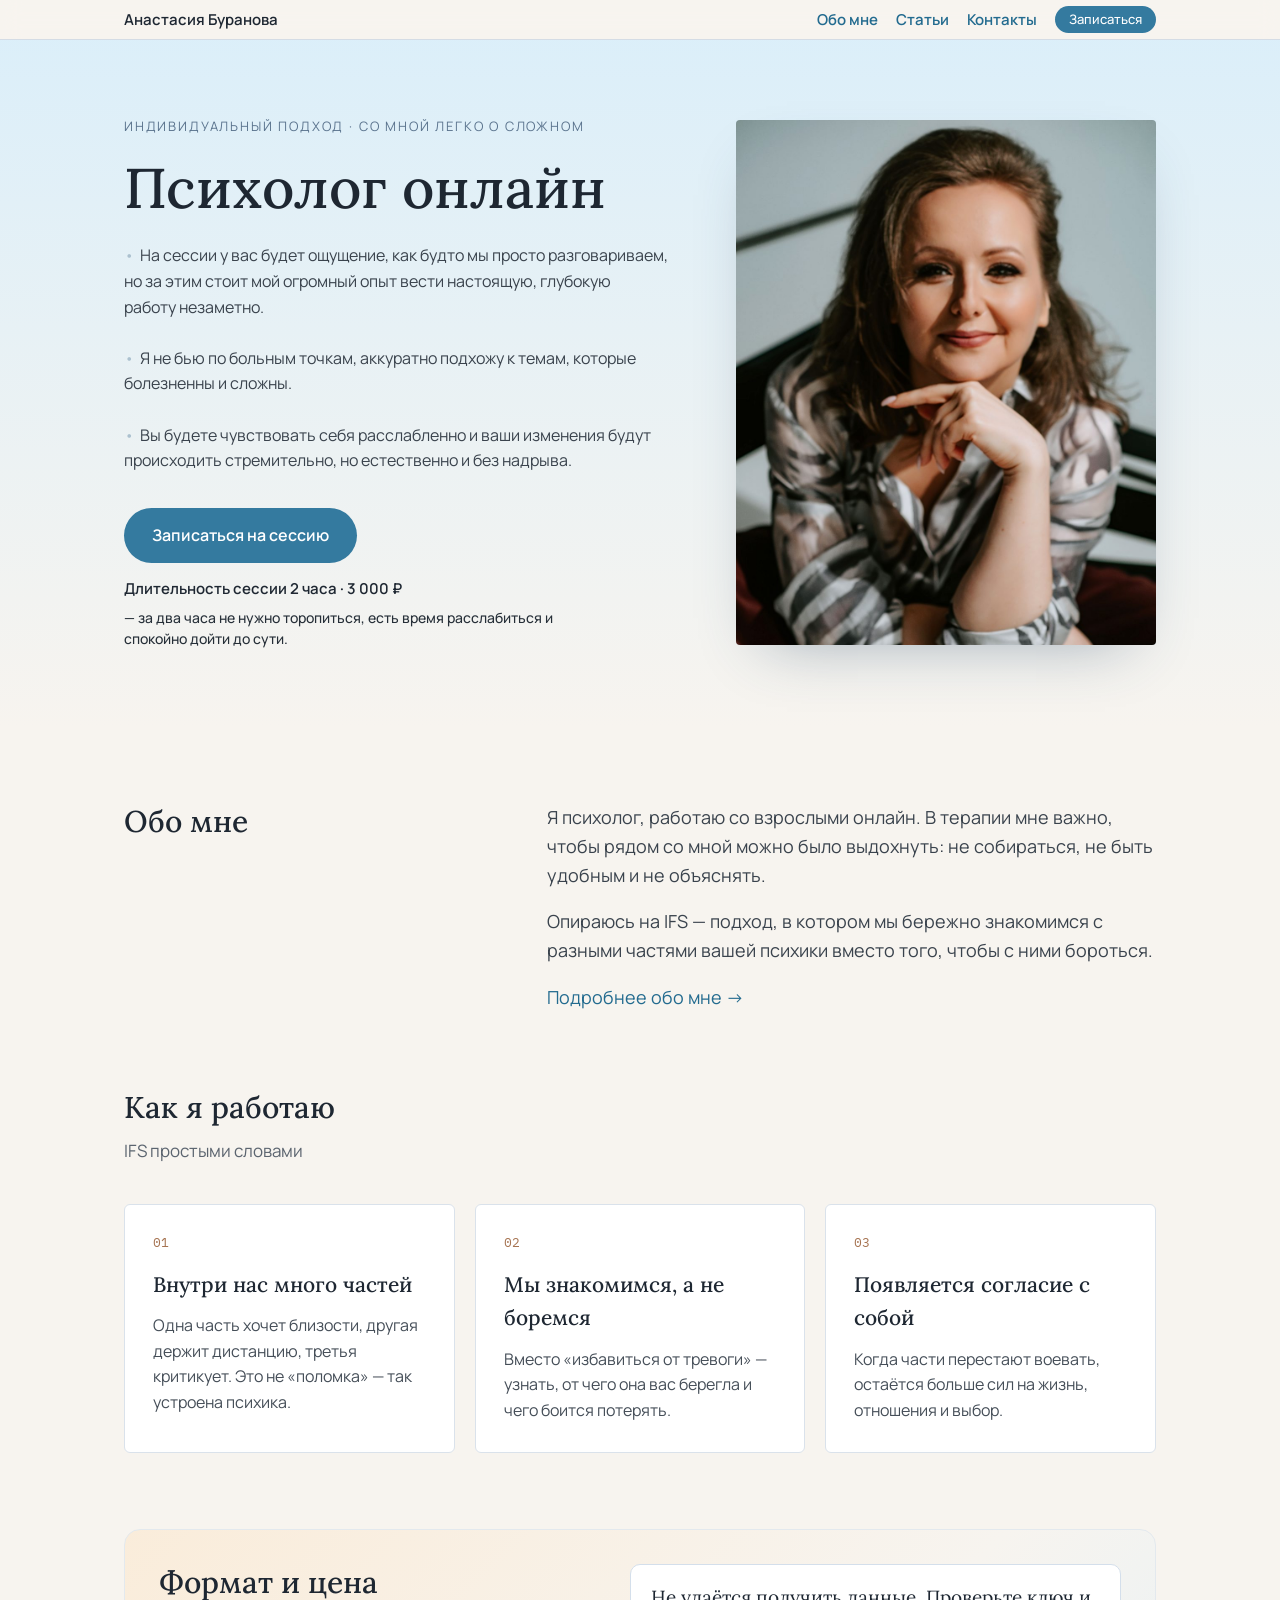
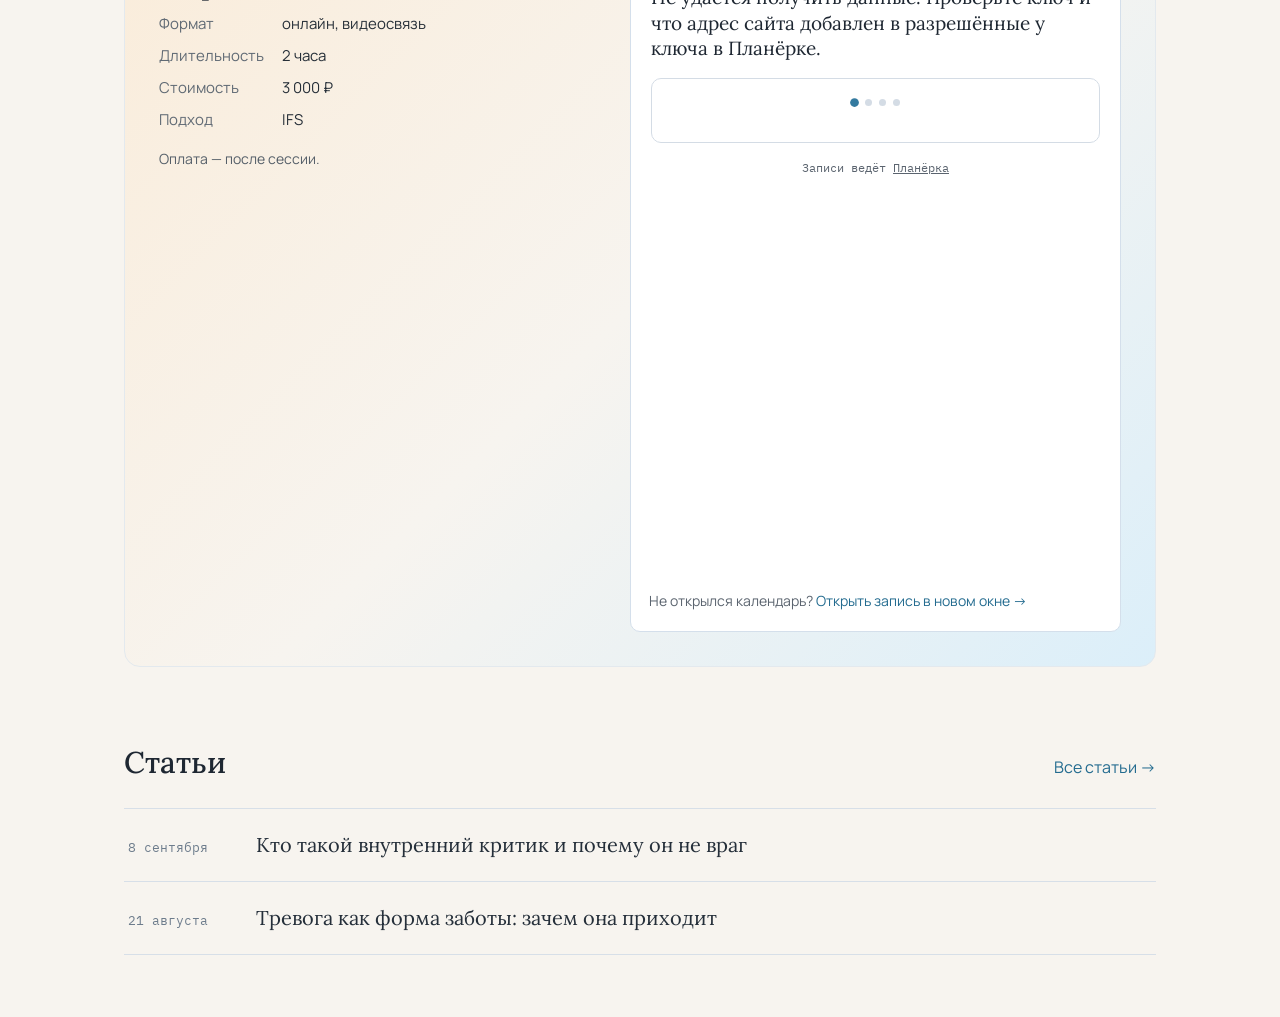
==== index.html @ 81402152 "Add files via upload" ====
<!DOCTYPE html>
<html lang="ru">
<head>
<meta charset="utf-8">
<meta name="viewport" content="width=device-width, initial-scale=1">
<title>Психолог Анастасия Буранова — онлайн, IFS</title>
<meta name="description" content="Психолог Анастасия Буранова — онлайн-терапия для взрослых в подходе IFS. Мягко и без осуждения: тревога, внутренний критик, травма. Сессия 2 часа, 3 000 ₽.">
<link rel="canonical" href="https://anbashkatova.github.io/psyholog/">
<meta name="robots" content="index, follow">
<meta property="og:type" content="website">
<meta property="og:locale" content="ru_RU">
<meta property="og:site_name" content="Анастасия Буранова — психолог">
<meta property="og:title" content="Психолог Анастасия Буранова — онлайн, IFS">
<meta property="og:description" content="Психолог Анастасия Буранова — онлайн-терапия для взрослых в подходе IFS. Мягко и без осуждения: тревога, внутренний критик, травма. Сессия 2 часа, 3 000 ₽.">
<meta property="og:url" content="https://anbashkatova.github.io/psyholog/">
<meta property="og:image" content="https://anbashkatova.github.io/psyholog/assets/portrait.jpg">
<meta name="twitter:card" content="summary_large_image">
<link rel="icon" href="favicon.svg" type="image/svg+xml">
<link rel="preconnect" href="https://fonts.googleapis.com">
<link rel="preconnect" href="https://fonts.gstatic.com" crossorigin>
<link rel="stylesheet" href="https://fonts.googleapis.com/css2?family=IBM+Plex+Mono:wght@400&family=Lora:ital,wght@0,400;0,500;0,600;1,400&family=Manrope:wght@400;500;600&display=swap">
<link rel="stylesheet" href="styles.css?v=8">
<script type="application/ld+json">{"@context":"https://schema.org","@type":"Person","name":"Анастасия Буранова","jobTitle":"Психолог","description":"Психолог онлайн для взрослых, подход IFS.","url":"https://anbashkatova.github.io/psyholog/","image":"https://anbashkatova.github.io/psyholog/assets/portrait.jpg","knowsLanguage":"ru","alumniOf":{"@type":"CollegeOrUniversity","name":"Московский институт психоанализа"},"sameAs":["https://t.me/PsyhologBuranova","https://max.ru/u/f9LHodD0cOL8QOpXr6cqd1ECvLcNhVSHtKZaXZWHkISdkemHGgjxb85lvxg"],"makesOffer":{"@type":"Offer","price":"3000","priceCurrency":"RUB","itemOffered":{"@type":"Service","name":"Онлайн-консультация психолога (IFS), 2 часа","serviceType":"Психологическая консультация"}}}</script>
</head>
<body>
<div class="page">
  <header class="site-header">
    <div class="bar">
      <a href="index.html" class="brand">Анастасия&nbsp;Буранова</a>
      <nav class="nav">
        <a href="about.html" class="nav-lnk">Обо мне</a>
        <a href="blog.html" class="nav-lnk">Статьи</a>
        <a href="contacts.html" class="nav-lnk">Контакты</a>
        <a href="index.html#booking" class="cta cta-sm">Записаться</a>
      </nav>
    </div>
  </header>
  <main>
    <section class="hero">
      <div class="hero-inner">
        <div class="hero-copy">
          <p class="eyebrow">индивидуальный подход · со мной легко о сложном</p>
          <h1 class="hero-h1">Психолог онлайн</h1>
          <div class="hero-lead">
            <p>На сессии у вас будет ощущение, как будто мы просто разговариваем, но за этим стоит мой огромный опыт вести настоящую, глубокую работу незаметно.</p>
            <p>Я не бью по больным точкам, аккуратно подхожу к темам, которые болезненны и сложны.</p>
            <p>Вы будете чувствовать себя расслабленно и ваши изменения будут происходить стремительно, но естественно и без надрыва.</p>
          </div>
          <div class="hero-cta">
            <a href="#booking" class="cta">Записаться на сессию</a>
            <span class="hero-price">
              <b>Длительность сессии 2 часа · 3 000 ₽</b>
              <span class="hero-price-sub">— за два часа не нужно торопиться, есть время расслабиться и спокойно дойти до сути.</span>
            </span>
          </div>
        </div>
        <div class="hero-photo">
          <img src="assets/portrait.jpg" alt="Анастасия Буранова, психолог" width="420" height="525">
        </div>
      </div>
    </section>

    <section class="wrap sec">
      <div class="about-brief">
        <h2 class="h2">Обо мне</h2>
        <div class="about-brief-text">
          <p>Я психолог, работаю со взрослыми онлайн. В терапии мне важно, чтобы рядом со мной можно было выдохнуть: не собираться, не быть удобным и не объяснять.</p>
          <p>Опираюсь на IFS — подход, в котором мы бережно знакомимся с разными частями вашей психики вместо того, чтобы с ними бороться.</p>
          <p><a href="about.html" class="lnk">Подробнее обо мне →</a></p>
        </div>
      </div>
    </section>

    <section class="wrap sec">
      <h2 class="h2">Как я работаю</h2>
      <p class="sec-sub">IFS простыми словами</p>
      <div class="cards">
        <div class="card"><p class="mono num">01</p><h3 class="card-h">Внутри нас много частей</h3><p class="card-p">Одна часть хочет близости, другая держит дистанцию, третья критикует. Это не «поломка» — так устроена психика.</p></div>
        <div class="card"><p class="mono num">02</p><h3 class="card-h">Мы знакомимся, а не боремся</h3><p class="card-p">Вместо «избавиться от тревоги» — узнать, от чего она вас берегла и чего боится потерять.</p></div>
        <div class="card"><p class="mono num">03</p><h3 class="card-h">Появляется согласие с собой</h3><p class="card-p">Когда части перестают воевать, остаётся больше сил на жизнь, отношения и выбор.</p></div>
      </div>
    </section>

    <section id="booking" class="wrap sec">
      <div class="booking">
        <div class="booking-info">
          <h2 class="h2">Формат и цена</h2>
          <dl class="specs">
            <dt>Формат</dt><dd>онлайн, видеосвязь</dd>
            <dt>Длительность</dt><dd>2 часа</dd>
            <dt>Стоимость</dt><dd>3 000 ₽</dd>
            <dt>Подход</dt><dd>IFS</dd>
          </dl>
          <p class="note-soft">Оплата — после сессии.</p>
        </div>
        <div class="booking-col">
      <div class="booking-embed">
        <iframe src="zapis.html" title="Форма записи на сессию" loading="lazy" class="planerka-frame" style="height:340px;min-height:0" scrolling="no"></iframe>
        <p class="booking-fallback">Не открылся календарь? <a href="https://planerka.app/psyhologburanova/120min" target="_blank" rel="noopener" class="lnk">Открыть запись в новом окне →</a></p>
      </div></div>
      </div>
    </section>

    <section class="wrap sec">
      <div class="teaser-head">
        <h2 class="h2">Статьи</h2>
        <a href="blog.html" class="lnk">Все статьи →</a>
      </div>
      <ul class="teaser-list">
          <li class="teaser-item">
            <a href="blog-kto-takoy-vnutrenniy-kritik.html" class="row teaser-row">
              <span class="mono date">8 сентября</span>
              <span class="teaser-title">Кто такой внутренний критик и почему он не враг</span>
            </a>
          </li>
          <li class="teaser-item">
            <a href="blog-trevoga-kak-zabota.html" class="row teaser-row">
              <span class="mono date">21 августа</span>
              <span class="teaser-title">Тревога как форма заботы: зачем она приходит</span>
            </a>
          </li>
      </ul>
    </section>

    <section class="wrap sec sec-contacts-home">
      <h2 class="h2">Контакты</h2>
      <div class="pills">
        <a href="https://t.me/PsyhologBuranova" target="_blank" rel="noopener" class="pill">Telegram</a>
        <a href="https://max.ru/u/f9LHodD0cOL8QOpXr6cqd1ECvLcNhVSHtKZaXZWHkISdkemHGgjxb85lvxg" target="_blank" rel="noopener" class="pill">MAX</a>
      </div>
    </section>
  </main>
  <footer class="site-footer">
    <div class="foot">
      <div class="foot-col">
        <span class="foot-name">Анастасия Буранова</span>
        <span>Психолог онлайн · IFS · для взрослых</span>
      </div>
      <div class="foot-col">
        <a href="about.html">Обо мне</a>
        <a href="blog.html">Статьи</a>
        <a href="contacts.html">Контакты</a>
      </div>
      <div class="foot-col foot-legal">
        <span>© 2026 Анастасия Буранова</span>
        <span class="muted">Политика конфиденциальности — добавим позже</span>
      </div>
    </div>
  </footer>
</div>
<script>
// Подгоняем высоту окна записи точно под содержимое формы — без пустоты снизу.
(function () {
  var frame = document.querySelector(".planerka-frame");
  if (!frame) return;
  function fit(h) { if (h && h > 40) frame.style.height = (h + 2) + "px"; }
  // способ 1 — форма сама сообщает свою высоту
  window.addEventListener("message", function (e) {
    var d = e.data;
    if (d && d.__planerka && typeof d.height === "number") fit(d.height);
  });
  // способ 2 (запасной, тот же домен) — читаем высоту формы напрямую
  function poll() {
    try {
      var doc = frame.contentWindow && frame.contentWindow.document;
      if (doc && doc.body) fit(doc.body.scrollHeight);
    } catch (e) {}
  }
  frame.addEventListener("load", function () { poll(); setInterval(poll, 400); });
  setInterval(poll, 400);
})();
</script>
<script src="app.js" defer></script>
</body>
</html>
---- styles.css ----
/* Анастасия Буранова — психолог. Дизайн из Claude Design, палитра сохранена 1:1. */
:root{
  --bg:#f7f4ef; --ink:oklch(0.3 0.02 250); --ink-strong:oklch(0.27 0.025 252);
  --muted:oklch(0.5 0.02 250); --muted2:oklch(0.42 0.02 250); --line:oklch(0.89 0.015 250);
  --line-soft:oklch(0.93 0.01 250); --accent:oklch(0.55 0.09 235); --accent-ink:oklch(0.5 0.09 235);
  --accent-hover:oklch(0.48 0.1 235); --sky:oklch(0.94 0.025 232); --sand:oklch(0.95 0.028 75);
  --mono-warm:oklch(0.6 0.08 55);
}
*{box-sizing:border-box}
html,body{margin:0;padding:0;background:var(--bg)}
html{scroll-behavior:smooth}
body{font-family:Manrope,system-ui,sans-serif;color:var(--ink);line-height:1.6;-webkit-font-smoothing:antialiased}
img{max-width:100%;display:block}
a{color:var(--accent-ink);text-decoration:none}
a.lnk:hover{color:var(--accent-hover);text-decoration:underline}
::selection{background:oklch(0.88 0.05 232)}
.page{min-height:100vh}
.wrap{max-width:1080px;margin:0 auto;padding-left:24px;padding-right:24px}
.sec{padding-top:clamp(52px,6vw,84px)}
.mono{font-family:'IBM Plex Mono',ui-monospace,monospace}
.site-header{position:sticky;top:0;z-index:20;background:rgba(247,244,239,0.88);backdrop-filter:blur(10px);border-bottom:1px solid var(--line)}
.bar{max-width:1080px;margin:0 auto;padding:6px 24px;display:flex;align-items:center;gap:24px;flex-wrap:wrap;line-height:1.15}
.brand{font-size:15px;color:var(--ink-strong);font-weight:600;margin-right:auto;line-height:1.15}
.brand:hover{text-decoration:none}
.nav{display:flex;align-items:center;gap:18px;flex-wrap:wrap;font-size:15px;line-height:1.15}
.nav-lnk{color:var(--accent-ink);font-weight:600}
.nav-lnk:hover{color:var(--accent-hover);text-decoration:none}
.cta{background:var(--accent);color:#fff;padding:15px 28px;border-radius:999px;font-weight:600;font-size:16px;display:inline-block}
.cta:hover{background:var(--accent-hover);color:#fff;text-decoration:none}
.cta-sm{padding:6px 14px;font-weight:500;font-size:13px;line-height:1.15}
.hero{background:linear-gradient(180deg,var(--sky) 0%,var(--bg) 100%)}
.hero-inner{max-width:1080px;margin:0 auto;padding:clamp(48px,6vw,76px) 24px clamp(52px,6vw,84px);display:flex;flex-wrap:wrap;gap:clamp(32px,4vw,56px);align-items:center}
.hero-copy{flex:1 1 340px;min-width:0}
.eyebrow{font-size:13px;letter-spacing:.14em;text-transform:uppercase;color:oklch(0.55 0.05 250);margin:0 0 20px}
.hero-h1{font-family:Lora,Georgia,serif;font-weight:500;font-size:clamp(34px,4.4vw,56px);line-height:1.12;margin:0 0 24px;color:var(--ink-strong);text-wrap:pretty}
.hero-lead{font-size:16px;line-height:1.6;margin:0 0 34px;max-width:40em;color:oklch(0.38 0.02 250)}
.hero-lead p{margin:0;text-wrap:pretty}
.hero-lead p::before{content:"•";color:oklch(0.8 0.03 235);margin-right:.4em}
.hero-lead p + p{margin-top:1.6em}
.hero-cta{display:flex;gap:14px;flex-wrap:wrap;align-items:center}
.hero-price{display:flex;flex-direction:column;gap:6px;font-size:15px;color:var(--ink-strong)}
.hero-price b{font-weight:600}
.hero-price-sub{font-weight:500;font-size:14px;line-height:1.5;color:var(--ink);max-width:32em;text-wrap:pretty}
.hero-photo{flex:1 1 280px;min-width:0;max-width:420px;border-radius:4px;overflow:hidden;box-shadow:0 24px 60px -30px oklch(0.4 0.06 250 / .45)}
.hero-photo img{width:100%;aspect-ratio:4/5;object-fit:cover;object-position:50% 0%;background:oklch(0.9 0.03 232)}
.h2{font-family:Lora,Georgia,serif;font-weight:500;font-size:30px;line-height:1.2;margin:0 0 12px;color:var(--ink-strong)}
.sec-sub{margin:0 0 40px;font-size:17px;color:var(--muted);max-width:46em}
.page-h1{font-family:Lora,Georgia,serif;font-weight:500;font-size:clamp(32px,4vw,46px);line-height:1.14;margin:0 0 36px;color:var(--ink-strong);text-wrap:pretty}
.about-brief{display:flex;flex-wrap:wrap;gap:clamp(20px,3vw,48px);align-items:start}
.about-brief .h2{flex:1 1 240px;min-width:0;margin:0}
.about-brief-text{flex:2 1 320px;min-width:0;font-size:18px;color:oklch(0.38 0.02 250);display:flex;flex-direction:column;gap:18px}
.about-brief-text p{margin:0;text-wrap:pretty}
.cards{display:grid;grid-template-columns:repeat(auto-fit,minmax(260px,1fr));gap:20px}
.card{background:#fff;border:1px solid oklch(0.91 0.015 250);border-radius:6px;padding:28px}
.num{font-size:13px;color:var(--mono-warm);margin:0 0 14px}
.card-h{font-family:Lora,Georgia,serif;font-weight:500;font-size:21px;margin:0 0 12px;color:var(--ink-strong)}
.card-p{margin:0;font-size:16px;color:var(--muted2);text-wrap:pretty}
.booking{background:linear-gradient(135deg,var(--sand) 0%,var(--bg) 50%,var(--sky) 100%);border:1px solid var(--line-soft);border-radius:16px;padding:clamp(22px,3vw,34px);display:flex;flex-wrap:wrap;gap:clamp(24px,3.5vw,40px);align-items:start}
.booking-info{flex:1 1 260px;min-width:0}
.booking-col{flex:1 1 320px;min-width:0}
.specs{margin:0;display:grid;grid-template-columns:auto 1fr;gap:8px 18px;font-size:15px}
.specs dt{color:oklch(0.52 0.02 250)}
.specs dd{margin:0;color:var(--ink)}
.note-soft{margin:16px 0 0;font-size:14px;color:oklch(0.48 0.02 250);text-wrap:pretty}
.booking-embed{background:#fff;border:1px solid oklch(0.9 0.02 250);border-radius:10px;padding:18px}
.mono-label{font-family:'IBM Plex Mono',monospace;font-size:12px;letter-spacing:.08em;color:oklch(0.55 0.03 250);margin:0 0 14px}
.planerka-frame{width:100%;min-height:580px;border:0;border-radius:6px;background:#fff;display:block}
.booking-fallback{margin:14px 0 0;font-size:14px;color:var(--muted)}
.teaser-head{display:flex;align-items:baseline;justify-content:space-between;gap:20px;flex-wrap:wrap;margin-bottom:28px}
.teaser-head .h2{margin:0}
.teaser-list{list-style:none;margin:0;padding:0;display:flex;flex-direction:column;border-top:1px solid oklch(0.9 0.015 250)}
.teaser-item{border-bottom:1px solid oklch(0.9 0.015 250)}
.row{display:grid;gap:20px;text-decoration:none;color:inherit;align-items:baseline}
.row:hover{background:oklch(0.97 0.012 250);text-decoration:none}
.teaser-row{grid-template-columns:108px minmax(0,1fr);padding:20px 4px}
.date{font-size:13px;color:oklch(0.58 0.03 250)}
.teaser-title{font-family:Lora,Georgia,serif;font-size:20px;color:oklch(0.3 0.025 252)}
.pills{display:flex;gap:14px;flex-wrap:wrap}
.pill{border:1px solid oklch(0.85 0.03 235);background:#fff;padding:14px 24px;border-radius:999px;font-size:16px;color:var(--ink)}
.pill:hover{background:oklch(0.97 0.015 235);text-decoration:none}
.sec-contacts-home{padding-bottom:96px}
.narrow{max-width:820px;margin:0 auto;padding:64px 24px 96px}
.kicker{font-size:12px;letter-spacing:.1em;text-transform:uppercase;color:oklch(0.58 0.03 250);margin:0 0 18px}
.about-grid{display:flex;flex-wrap:wrap-reverse;gap:clamp(24px,4vw,40px);align-items:start}
.about-body{flex:3 1 320px;min-width:0;font-size:18px;color:oklch(0.37 0.02 250);display:flex;flex-direction:column;gap:20px}
.about-body p{margin:0;text-wrap:pretty}
.h2-sm{font-family:Lora,Georgia,serif;font-weight:500;font-size:25px;margin:12px 0 0;color:var(--ink-strong)}
.dash-list{margin:0;padding-left:22px;display:flex;flex-direction:column;gap:8px}
.edu-note{font-family:'IBM Plex Mono',monospace;font-size:14px;color:oklch(0.55 0.03 250);border-left:2px solid oklch(0.85 0.05 75);padding-left:14px;text-wrap:pretty}
.about-photo{flex:1 1 200px;min-width:0;max-width:300px;aspect-ratio:3/4;object-fit:cover;object-position:50% 0%;border-radius:4px;background:oklch(0.9 0.03 232)}
.blog{max-width:760px}
.blog-h1{margin-bottom:14px}
.blog-sub{margin:0 0 32px;font-size:18px;color:var(--muted);text-wrap:pretty}
.subscribe{display:flex;align-items:center;justify-content:space-between;gap:16px;background:var(--sand);border:1px solid oklch(0.89 0.04 75);border-radius:6px;padding:16px 20px;color:oklch(0.34 0.02 250);font-size:16px;margin-bottom:36px}
.subscribe:hover{background:oklch(0.97 0.02 75);text-decoration:none}
.subscribe-arr{font-size:13px;color:var(--accent-ink)}
.search-input{width:100%;font-family:Manrope,sans-serif;font-size:16px;padding:14px 18px;border:1px solid oklch(0.88 0.015 250);border-radius:6px;background:#fff;color:var(--ink);outline:none;margin-bottom:36px}
.search-input:focus{border-color:oklch(0.65 0.07 235)}
.tags-label{font-size:15px;color:var(--muted);margin:0 0 14px}
.tags{display:flex;flex-wrap:wrap;gap:10px}
.top-tags{margin-bottom:12px}
.tag-btn{font-family:Manrope,sans-serif;font-size:14px;padding:9px 16px;border-radius:999px;cursor:pointer;border:1px solid oklch(0.88 0.02 250);background:#fff;color:var(--muted2)}
.tag-btn:hover{border-color:oklch(0.7 0.05 235)}
.tag-btn.active{border-color:var(--accent);background:var(--accent);color:#fff}
.all-tags-wrap{margin-bottom:44px}
.all-tags-summary{cursor:pointer;font-size:14px;color:var(--accent-ink);font-family:'IBM Plex Mono',monospace}
.all-tags{padding-top:14px}
.month{margin-bottom:40px}
.month-label{font-family:'IBM Plex Mono',monospace;font-weight:400;font-size:12px;letter-spacing:.14em;color:oklch(0.58 0.03 250);margin:0 0 6px;padding-bottom:10px;border-bottom:1px solid oklch(0.9 0.015 250)}
.post-list{list-style:none;margin:0;padding:0}
.post-row{grid-template-columns:92px minmax(0,1fr);gap:18px;padding:16px 4px;border-bottom:1px solid var(--line-soft)}
.post-title{font-family:Lora,Georgia,serif;font-size:19px;color:oklch(0.3 0.025 252);text-wrap:pretty}
.empty{font-size:16px;color:var(--muted)}
.article{max-width:680px;padding-top:56px}
.art-back{margin:0 0 28px;font-size:15px}
.art-meta{font-size:12px;letter-spacing:.08em;color:oklch(0.58 0.03 250);margin:0 0 14px}
.art-h1{font-family:Lora,Georgia,serif;font-weight:500;font-size:clamp(30px,3.6vw,42px);line-height:1.16;margin:0 0 28px;color:var(--ink-strong);text-wrap:pretty}
.art-lead{font-size:20px;line-height:1.55;color:oklch(0.36 0.02 250);margin:0 0 32px;text-wrap:pretty}
.art-body{font-size:18px;color:oklch(0.37 0.02 250);display:flex;flex-direction:column;gap:22px}
.art-body p{margin:0;text-wrap:pretty}
.art-h2{font-family:Lora,Georgia,serif;font-weight:500;font-size:25px;margin:0;color:var(--ink-strong)}
.art-note{font-family:'IBM Plex Mono',monospace;font-size:14px;color:oklch(0.55 0.03 250);border-left:2px solid oklch(0.85 0.05 75);padding-left:14px;text-wrap:pretty}
.art-cta{margin-top:48px;padding:32px;background:var(--sky);border-radius:8px}
.art-cta p{margin:0 0 18px;font-size:17px;color:oklch(0.33 0.02 250);text-wrap:pretty}
.art-cta .cta{padding:13px 24px;font-size:15px}
.site-footer{border-top:1px solid var(--line);background:oklch(0.96 0.012 250)}
.foot{max-width:1080px;margin:0 auto;padding:40px 24px 56px;display:flex;gap:28px;flex-wrap:wrap;justify-content:space-between;align-items:flex-start;font-size:14px;color:var(--muted)}
.foot-col{display:flex;flex-direction:column;gap:8px}
.foot-col a{color:var(--muted)}
.foot-col a:hover{color:var(--accent-ink)}
.foot-name{font-family:Lora,Georgia,serif;font-size:17px;color:var(--ink)}
.foot-legal{max-width:22em}
.muted{color:oklch(0.62 0.02 250);font-size:12px}
@media (prefers-reduced-motion:reduce){html{scroll-behavior:auto}*{transition:none!important}}

/* мобильная шапка: строка 1 — имя, строка 2 — всё меню вместе с кнопкой */
@media (max-width:640px){
  .bar{padding:6px 14px;gap:2px 10px;line-height:1.05}
  .brand{flex-basis:100%;margin-right:0;line-height:1.05;text-align:center}
  .nav{flex-basis:100%;flex-wrap:nowrap;gap:10px;font-size:13px;line-height:1.05;justify-content:center}
  .nav-lnk{white-space:nowrap}
  .cta-sm{padding:4px 11px;font-size:12px;white-space:nowrap;line-height:1.05}
}
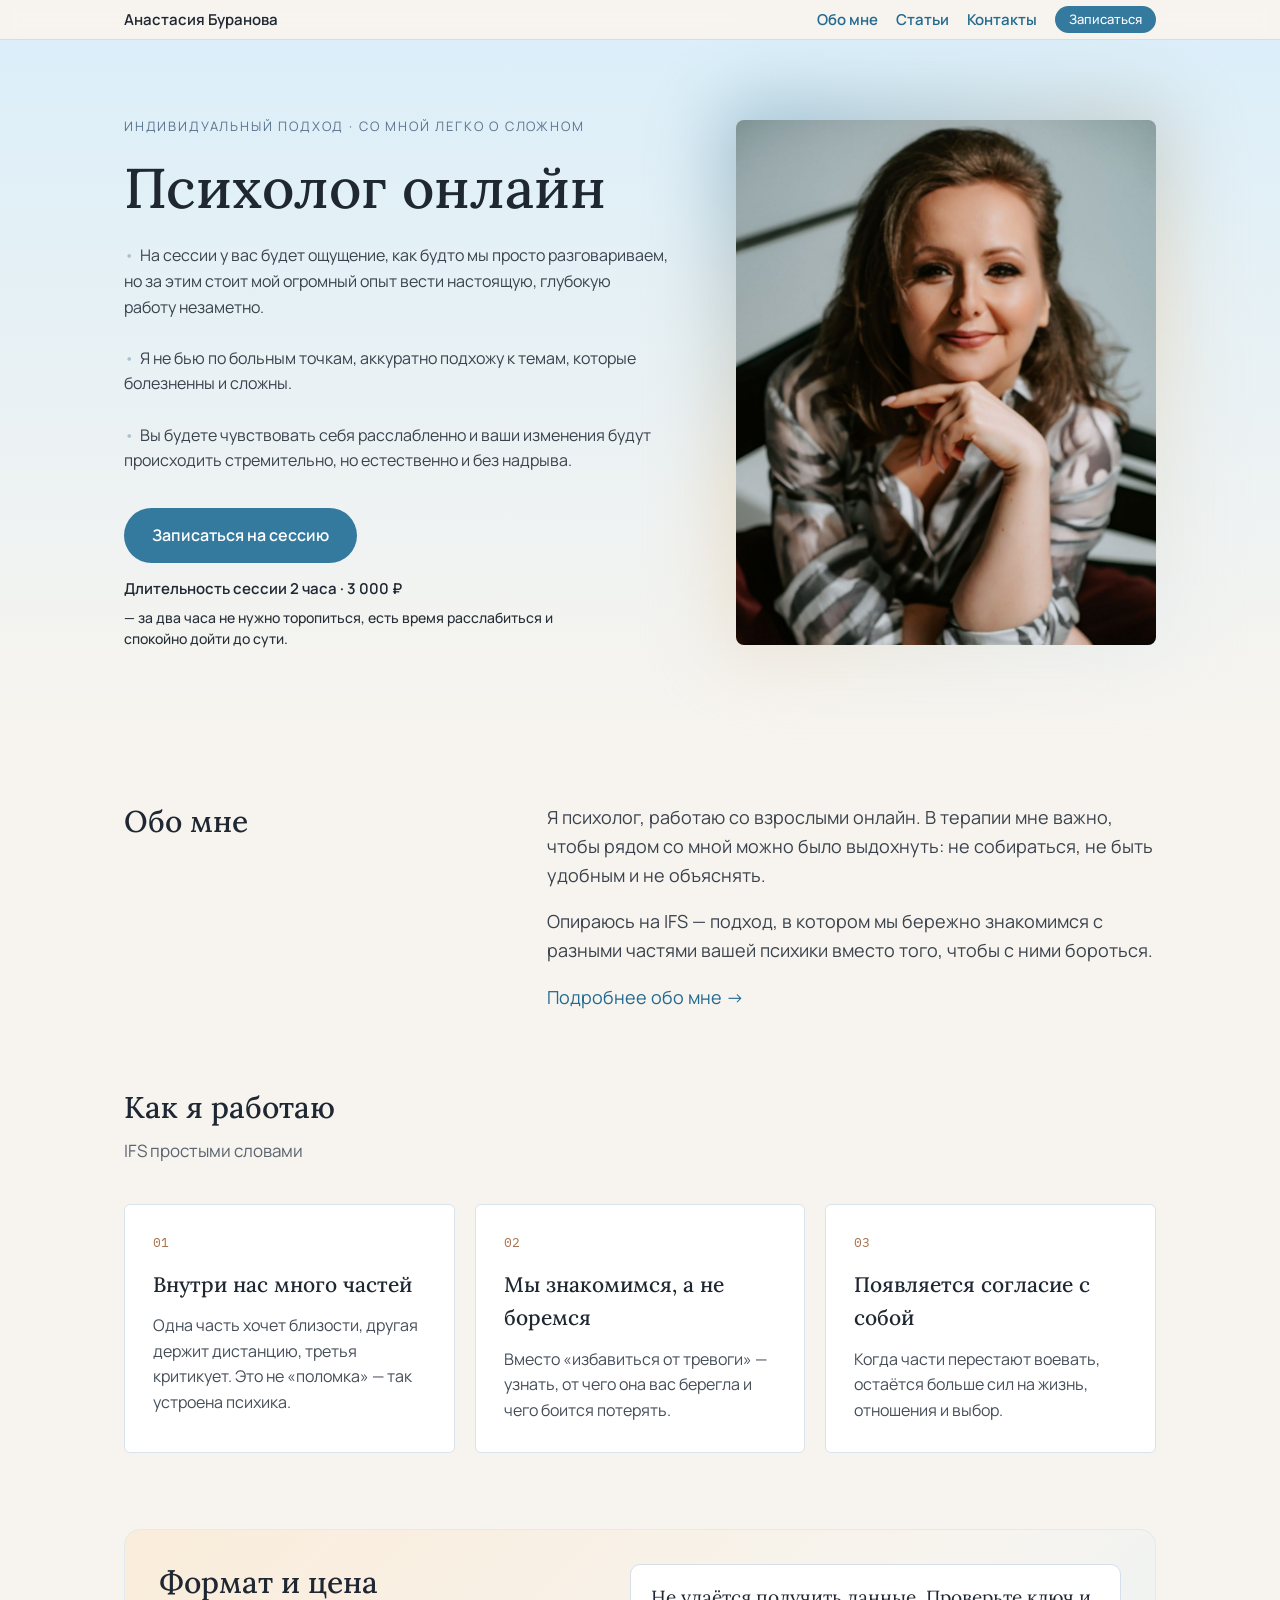
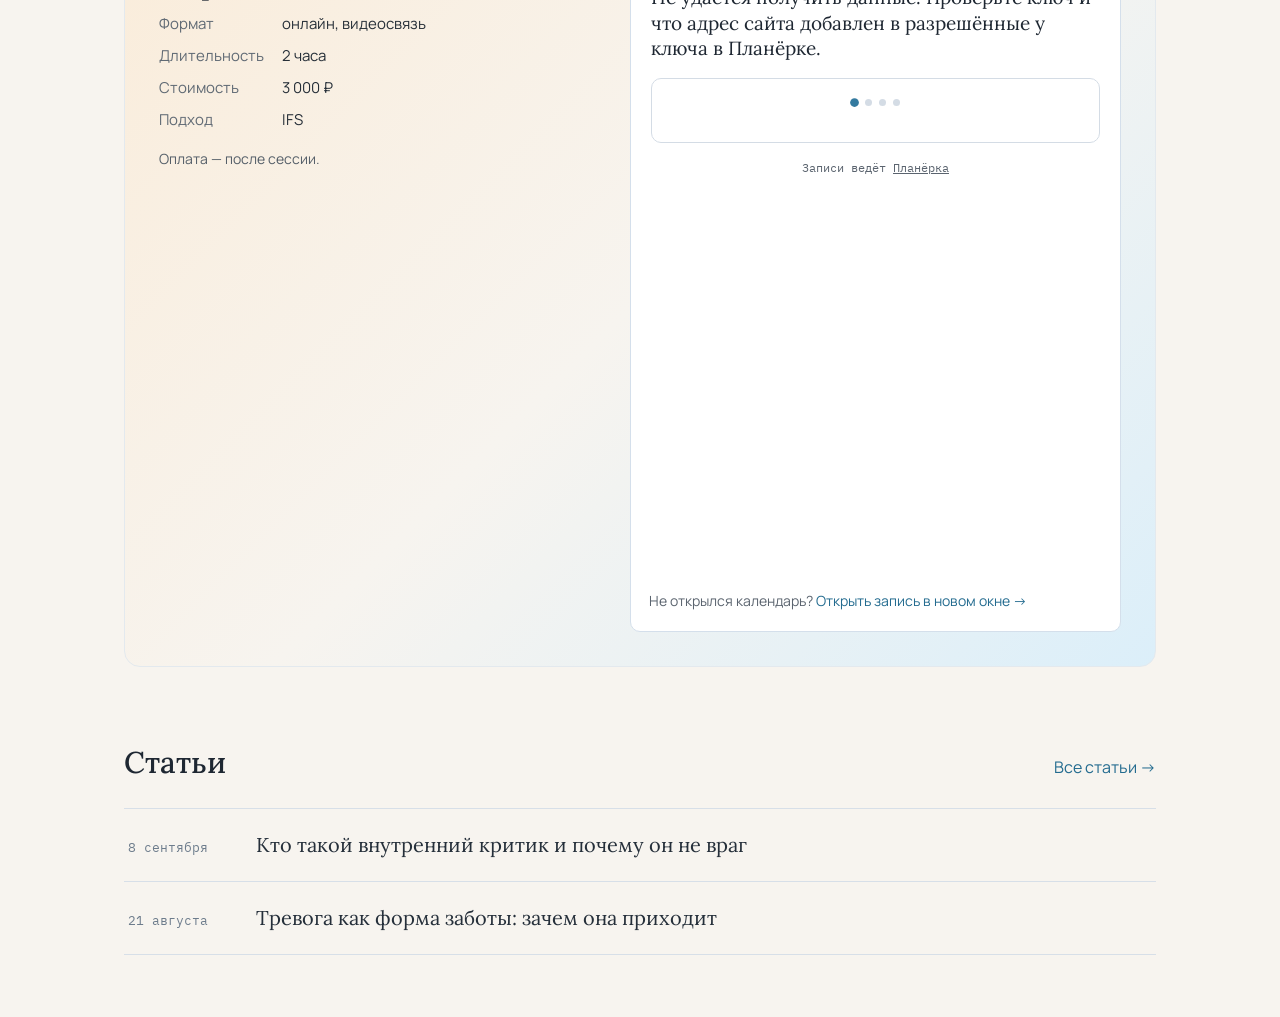
==== commit 01b89ba7: "Add files via upload" ====
--- a/index.html
+++ b/index.html
@@ -19,7 +19,7 @@
 <link rel="preconnect" href="https://fonts.googleapis.com">
 <link rel="preconnect" href="https://fonts.gstatic.com" crossorigin>
 <link rel="stylesheet" href="https://fonts.googleapis.com/css2?family=IBM+Plex+Mono:wght@400&family=Lora:ital,wght@0,400;0,500;0,600;1,400&family=Manrope:wght@400;500;600&display=swap">
-<link rel="stylesheet" href="styles.css?v=8">
+<link rel="stylesheet" href="styles.css?v=9">
 <script type="application/ld+json">{"@context":"https://schema.org","@type":"Person","name":"Анастасия Буранова","jobTitle":"Психолог","description":"Психолог онлайн для взрослых, подход IFS.","url":"https://anbashkatova.github.io/psyholog/","image":"https://anbashkatova.github.io/psyholog/assets/portrait.jpg","knowsLanguage":"ru","alumniOf":{"@type":"CollegeOrUniversity","name":"Московский институт психоанализа"},"sameAs":["https://t.me/PsyhologBuranova","https://max.ru/u/f9LHodD0cOL8QOpXr6cqd1ECvLcNhVSHtKZaXZWHkISdkemHGgjxb85lvxg"],"makesOffer":{"@type":"Offer","price":"3000","priceCurrency":"RUB","itemOffered":{"@type":"Service","name":"Онлайн-консультация психолога (IFS), 2 часа","serviceType":"Психологическая консультация"}}}</script>
 </head>
 <body>
--- a/styles.css
+++ b/styles.css
@@ -41,8 +41,9 @@
 .hero-price{display:flex;flex-direction:column;gap:6px;font-size:15px;color:var(--ink-strong)}
 .hero-price b{font-weight:600}
 .hero-price-sub{font-weight:500;font-size:14px;line-height:1.5;color:var(--ink);max-width:32em;text-wrap:pretty}
-.hero-photo{flex:1 1 280px;min-width:0;max-width:420px;border-radius:4px;overflow:hidden;box-shadow:0 24px 60px -30px oklch(0.4 0.06 250 / .45)}
-.hero-photo img{width:100%;aspect-ratio:4/5;object-fit:cover;object-position:50% 0%;background:oklch(0.9 0.03 232)}
+.hero-photo{position:relative;flex:1 1 280px;min-width:0;max-width:420px}
+.hero-photo::before{content:"";position:absolute;inset:-16px;border-radius:24px;background:linear-gradient(150deg,var(--accent) 0%,oklch(0.82 0.07 75) 50%,var(--sky) 100%);filter:blur(38px);opacity:.45;z-index:0}
+.hero-photo img{width:100%;aspect-ratio:4/5;object-fit:cover;object-position:50% 0%;border-radius:8px;background:oklch(0.9 0.03 232);position:relative;z-index:1}
 .h2{font-family:Lora,Georgia,serif;font-weight:500;font-size:30px;line-height:1.2;margin:0 0 12px;color:var(--ink-strong)}
 .sec-sub{margin:0 0 40px;font-size:17px;color:var(--muted);max-width:46em}
 .page-h1{font-family:Lora,Georgia,serif;font-weight:500;font-size:clamp(32px,4vw,46px);line-height:1.14;margin:0 0 36px;color:var(--ink-strong);text-wrap:pretty}
@@ -133,11 +134,11 @@
 .muted{color:oklch(0.62 0.02 250);font-size:12px}
 @media (prefers-reduced-motion:reduce){html{scroll-behavior:auto}*{transition:none!important}}
 
-/* мобильная шапка: строка 1 — имя, строка 2 — всё меню вместе с кнопкой */
+/* мобильная шапка: строка 1 — имя (слева), строка 2 — меню слева + крупная кнопка справа */
 @media (max-width:640px){
-  .bar{padding:6px 14px;gap:2px 10px;line-height:1.05}
-  .brand{flex-basis:100%;margin-right:0;line-height:1.05;text-align:center}
-  .nav{flex-basis:100%;flex-wrap:nowrap;gap:10px;font-size:13px;line-height:1.05;justify-content:center}
+  .bar{padding:8px 14px;gap:6px 10px;line-height:1.05}
+  .brand{flex-basis:100%;margin-right:0;line-height:1.05;text-align:left}
+  .nav{flex-basis:100%;flex-wrap:nowrap;gap:8px;font-size:13px;line-height:1.05;justify-content:flex-start;align-items:center}
   .nav-lnk{white-space:nowrap}
-  .cta-sm{padding:4px 11px;font-size:12px;white-space:nowrap;line-height:1.05}
+  .cta-sm{margin-left:auto;padding:11px 20px;font-size:15px;font-weight:600;white-space:nowrap;line-height:1.1}
 }
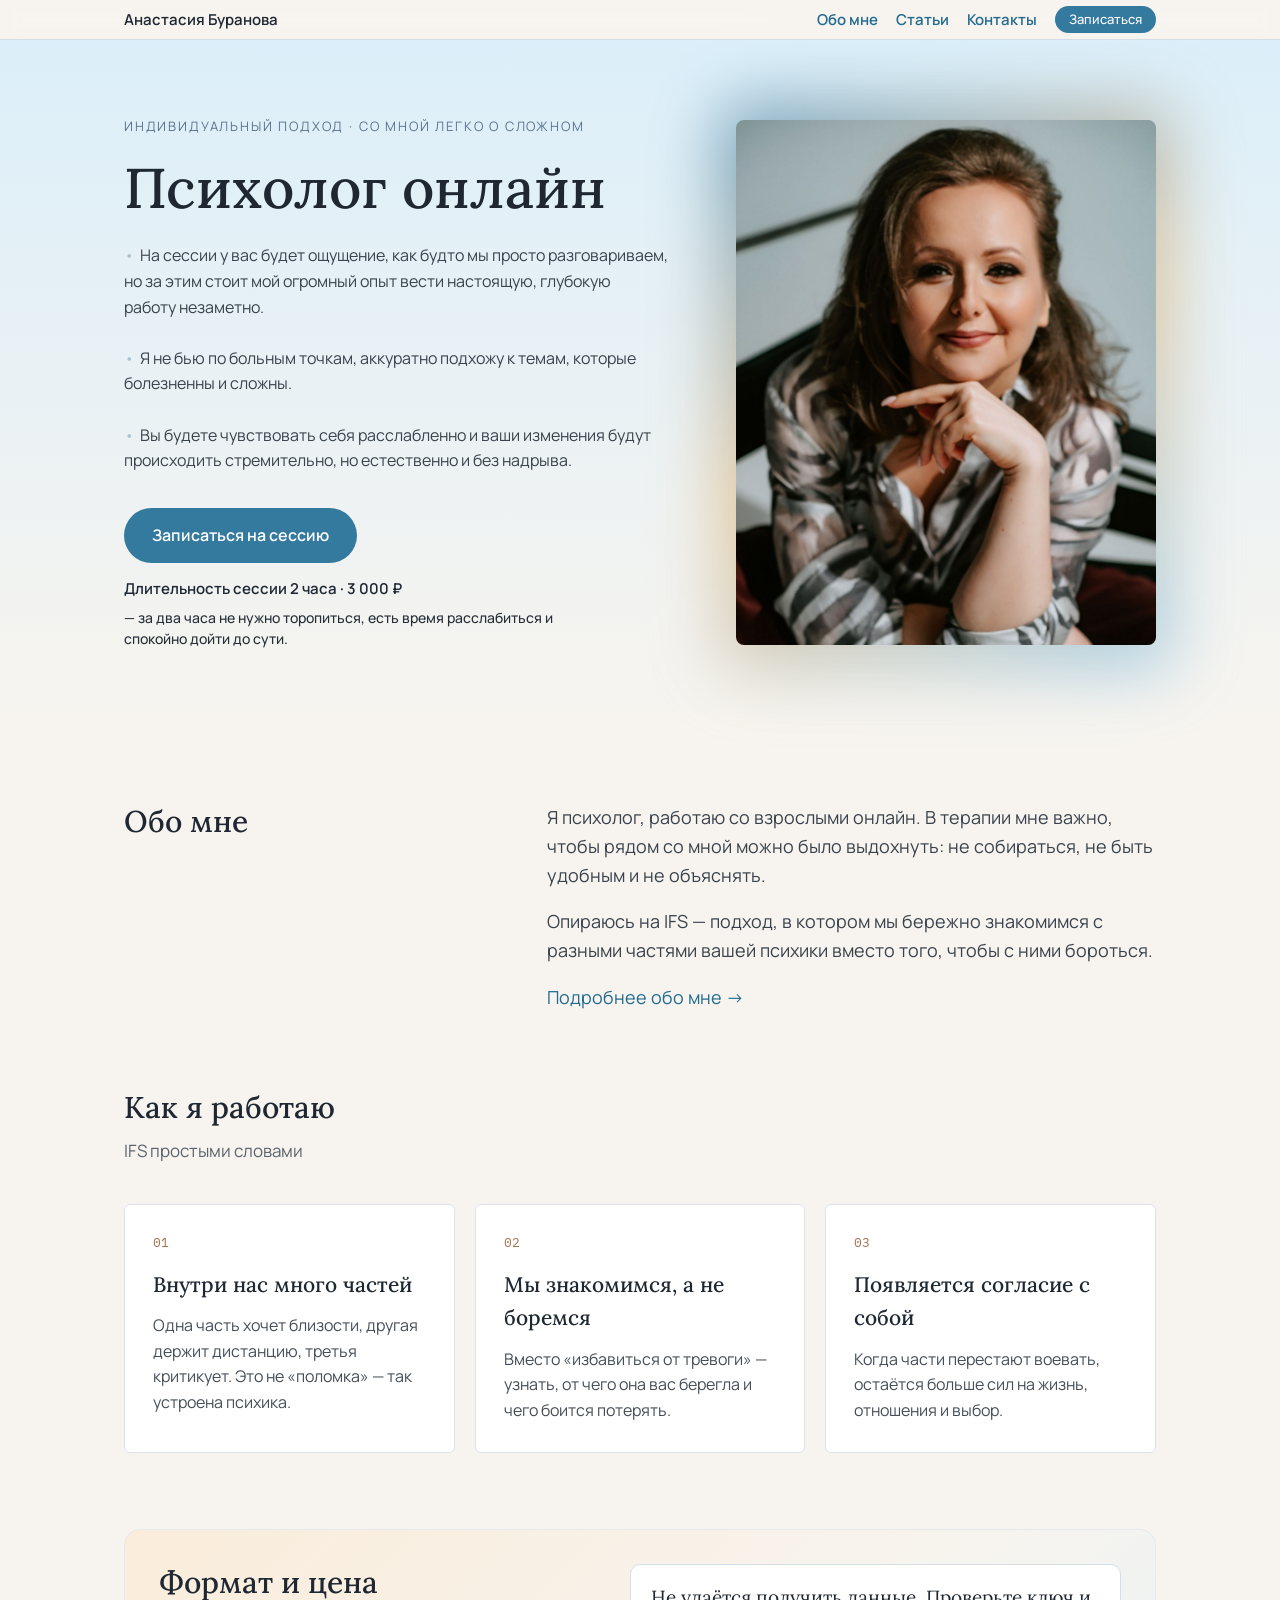
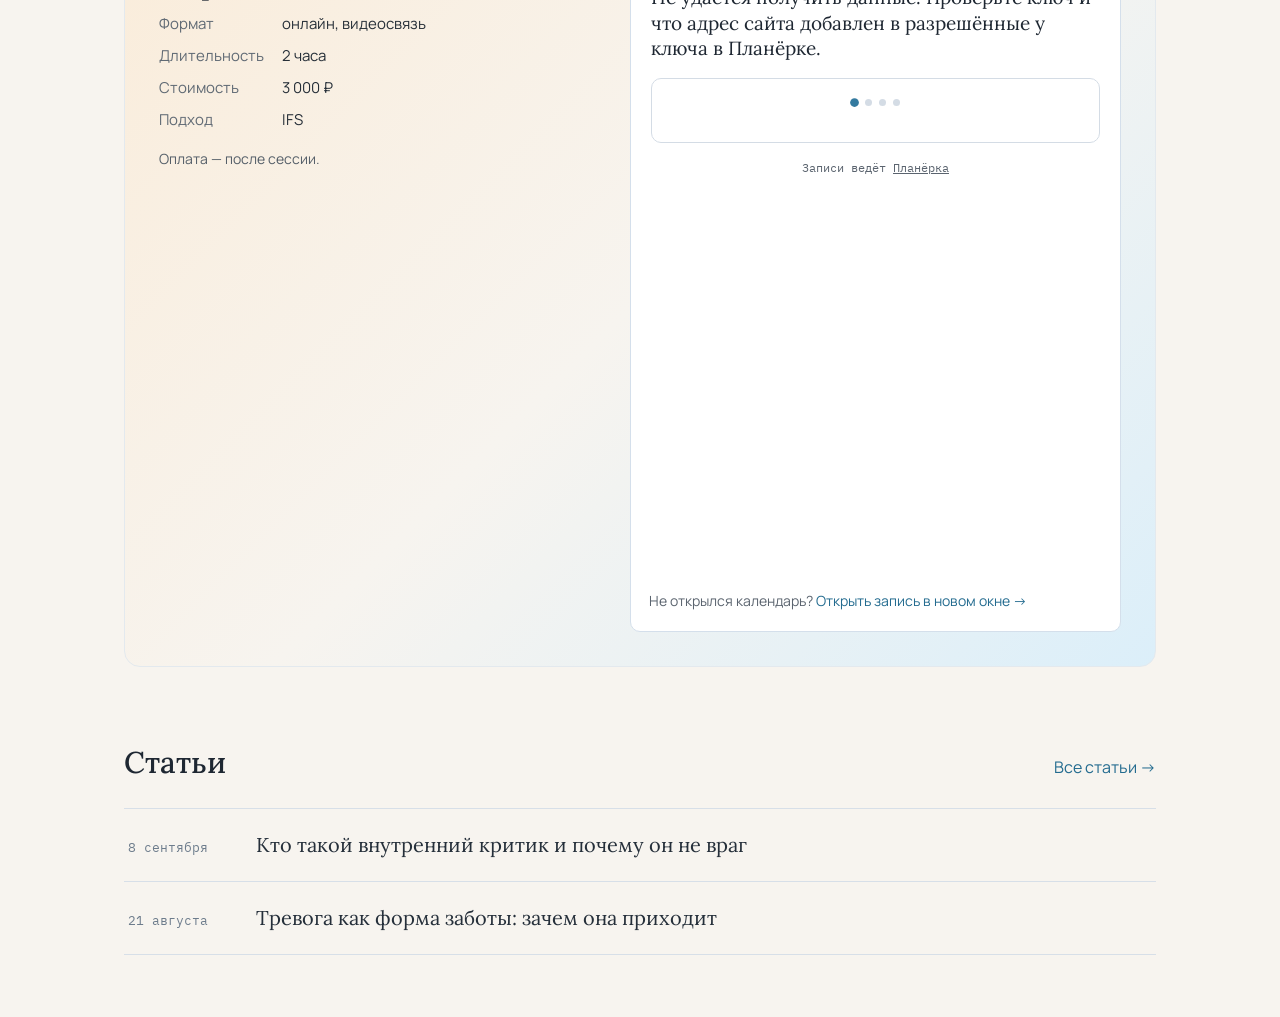
==== commit cdc6135f: "Add files via upload" ====
--- a/index.html
+++ b/index.html
@@ -19,7 +19,7 @@
 <link rel="preconnect" href="https://fonts.googleapis.com">
 <link rel="preconnect" href="https://fonts.gstatic.com" crossorigin>
 <link rel="stylesheet" href="https://fonts.googleapis.com/css2?family=IBM+Plex+Mono:wght@400&family=Lora:ital,wght@0,400;0,500;0,600;1,400&family=Manrope:wght@400;500;600&display=swap">
-<link rel="stylesheet" href="styles.css?v=9">
+<link rel="stylesheet" href="styles.css?v=10">
 <script type="application/ld+json">{"@context":"https://schema.org","@type":"Person","name":"Анастасия Буранова","jobTitle":"Психолог","description":"Психолог онлайн для взрослых, подход IFS.","url":"https://anbashkatova.github.io/psyholog/","image":"https://anbashkatova.github.io/psyholog/assets/portrait.jpg","knowsLanguage":"ru","alumniOf":{"@type":"CollegeOrUniversity","name":"Московский институт психоанализа"},"sameAs":["https://t.me/PsyhologBuranova","https://max.ru/u/f9LHodD0cOL8QOpXr6cqd1ECvLcNhVSHtKZaXZWHkISdkemHGgjxb85lvxg"],"makesOffer":{"@type":"Offer","price":"3000","priceCurrency":"RUB","itemOffered":{"@type":"Service","name":"Онлайн-консультация психолога (IFS), 2 часа","serviceType":"Психологическая консультация"}}}</script>
 </head>
 <body>
--- a/styles.css
+++ b/styles.css
@@ -42,7 +42,7 @@
 .hero-price b{font-weight:600}
 .hero-price-sub{font-weight:500;font-size:14px;line-height:1.5;color:var(--ink);max-width:32em;text-wrap:pretty}
 .hero-photo{position:relative;flex:1 1 280px;min-width:0;max-width:420px}
-.hero-photo::before{content:"";position:absolute;inset:-16px;border-radius:24px;background:linear-gradient(150deg,var(--accent) 0%,oklch(0.82 0.07 75) 50%,var(--sky) 100%);filter:blur(38px);opacity:.45;z-index:0}
+.hero-photo::before{content:"";position:absolute;inset:-14px -16px -26px -16px;border-radius:24px;background:linear-gradient(150deg,var(--accent) 0%,oklch(0.8 0.09 75) 50%,oklch(0.78 0.08 235) 100%);filter:blur(34px);opacity:.72;z-index:0}
 .hero-photo img{width:100%;aspect-ratio:4/5;object-fit:cover;object-position:50% 0%;border-radius:8px;background:oklch(0.9 0.03 232);position:relative;z-index:1}
 .h2{font-family:Lora,Georgia,serif;font-weight:500;font-size:30px;line-height:1.2;margin:0 0 12px;color:var(--ink-strong)}
 .sec-sub{margin:0 0 40px;font-size:17px;color:var(--muted);max-width:46em}
@@ -134,11 +134,11 @@
 .muted{color:oklch(0.62 0.02 250);font-size:12px}
 @media (prefers-reduced-motion:reduce){html{scroll-behavior:auto}*{transition:none!important}}
 
-/* мобильная шапка: строка 1 — имя (слева), строка 2 — меню слева + крупная кнопка справа */
+/* мобильная шапка: строка 1 — имя (слева), строка 2 — меню слева + кнопка справа */
 @media (max-width:640px){
-  .bar{padding:8px 14px;gap:6px 10px;line-height:1.05}
+  .bar{padding:6px 14px;gap:2px 10px;line-height:1.05;align-items:center}
   .brand{flex-basis:100%;margin-right:0;line-height:1.05;text-align:left}
   .nav{flex-basis:100%;flex-wrap:nowrap;gap:8px;font-size:13px;line-height:1.05;justify-content:flex-start;align-items:center}
   .nav-lnk{white-space:nowrap}
-  .cta-sm{margin-left:auto;padding:11px 20px;font-size:15px;font-weight:600;white-space:nowrap;line-height:1.1}
+  .cta-sm{margin-left:auto;padding:8px 16px;font-size:13px;font-weight:600;white-space:nowrap;line-height:1.1}
 }
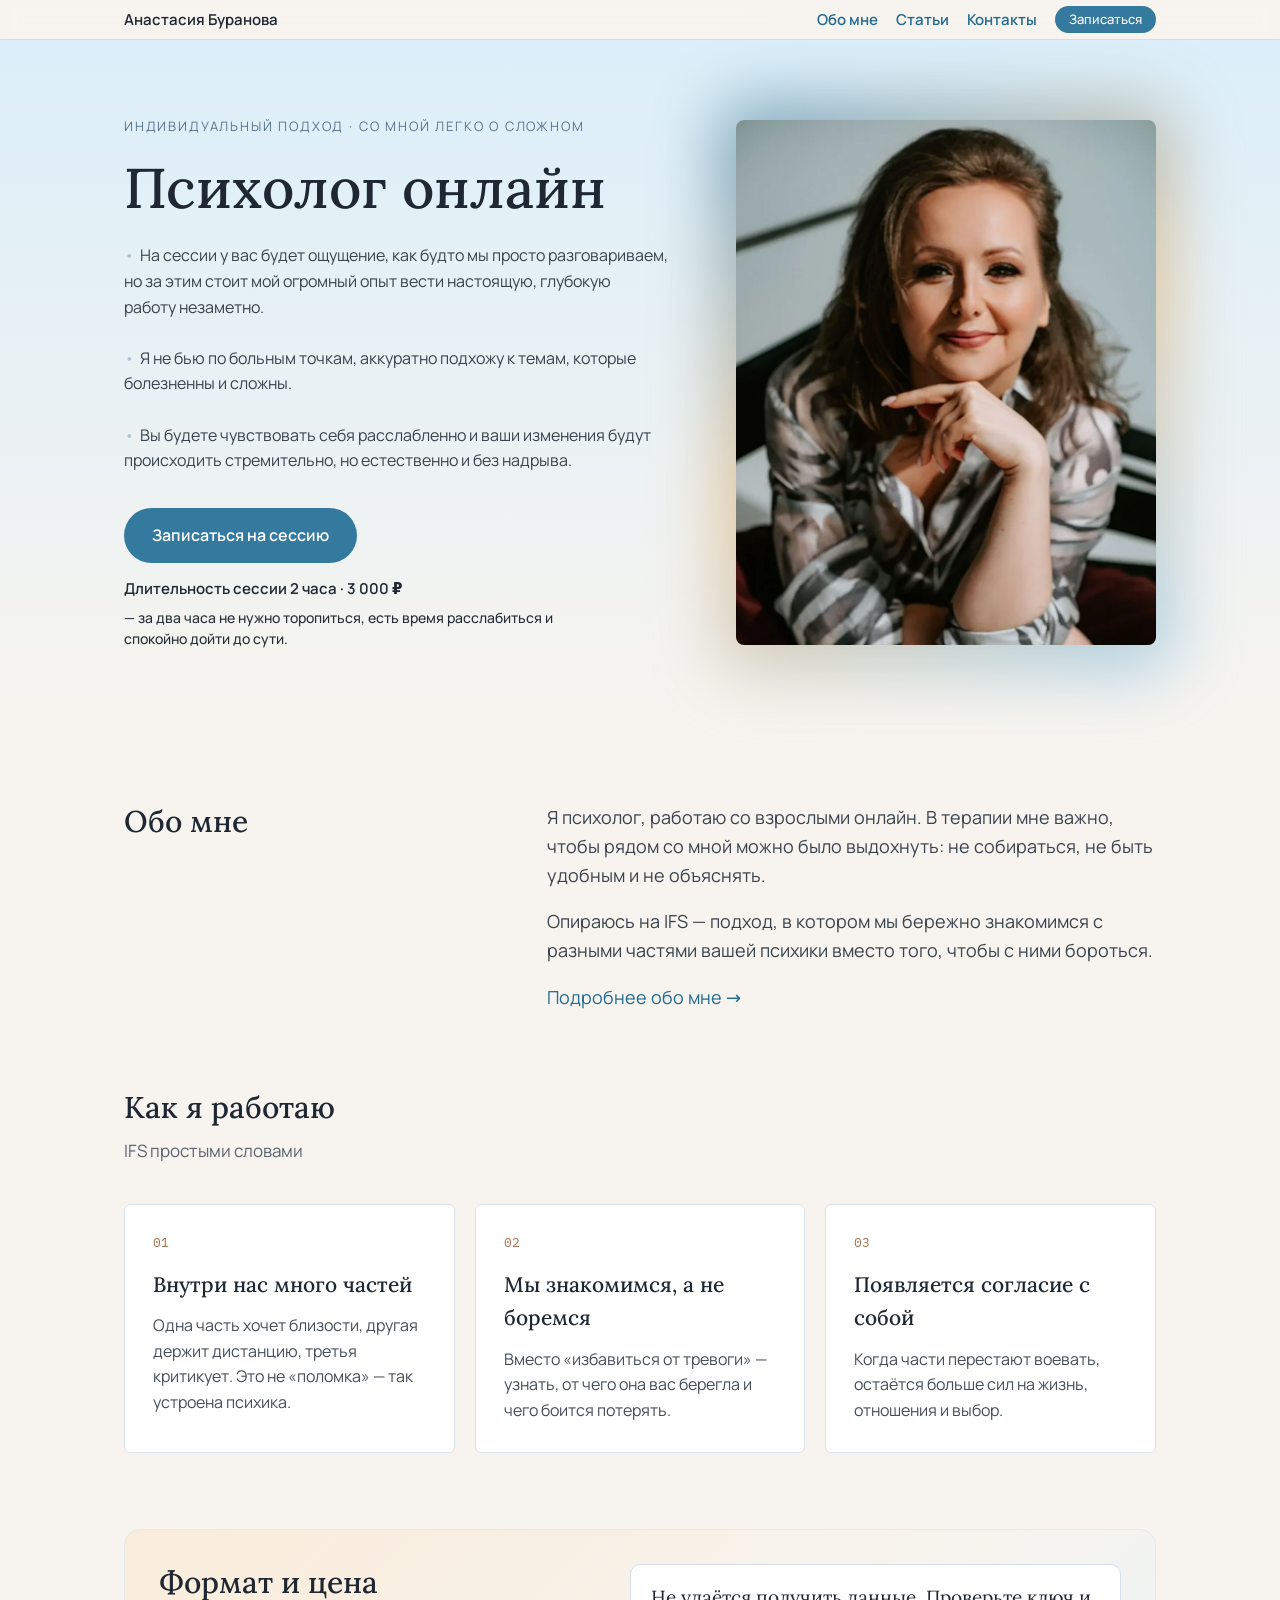
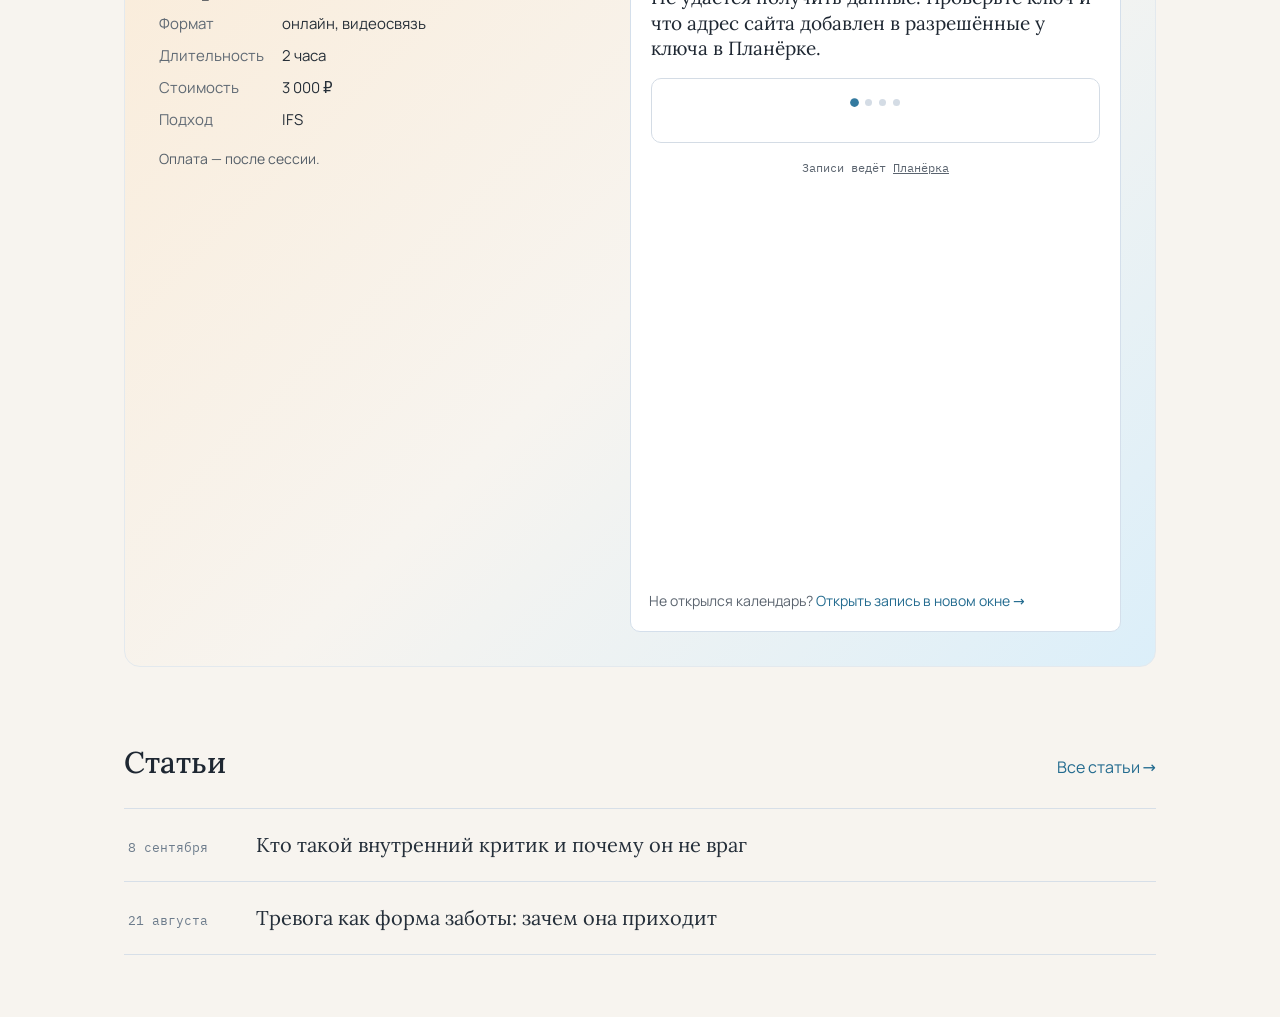
==== commit 567e72dd: "Техническая SEO-оптимизация: шрифты, картинки, микроразметка, 404, sitemap - Google Fonts заменены л" ====
--- a/index.html
+++ b/index.html
@@ -5,22 +5,39 @@
 <meta name="viewport" content="width=device-width, initial-scale=1">
 <title>Психолог Анастасия Буранова — онлайн, IFS</title>
 <meta name="description" content="Психолог Анастасия Буранова — онлайн-терапия для взрослых в подходе IFS. Мягко и без осуждения: тревога, внутренний критик, травма. Сессия 2 часа, 3 000 ₽.">
-<link rel="canonical" href="https://anbashkatova.github.io/psyholog/">
+<link rel="canonical" href="https://buranova-psyholog.ru/">
 <meta name="robots" content="index, follow">
 <meta property="og:type" content="website">
 <meta property="og:locale" content="ru_RU">
 <meta property="og:site_name" content="Анастасия Буранова — психолог">
 <meta property="og:title" content="Психолог Анастасия Буранова — онлайн, IFS">
 <meta property="og:description" content="Психолог Анастасия Буранова — онлайн-терапия для взрослых в подходе IFS. Мягко и без осуждения: тревога, внутренний критик, травма. Сессия 2 часа, 3 000 ₽.">
-<meta property="og:url" content="https://anbashkatova.github.io/psyholog/">
-<meta property="og:image" content="https://anbashkatova.github.io/psyholog/assets/portrait.jpg">
+<meta property="og:url" content="https://buranova-psyholog.ru/">
+<meta property="og:image" content="https://buranova-psyholog.ru/assets/og-cover.jpg">
+<meta property="og:image:width" content="1200">
+<meta property="og:image:height" content="630">
+<meta property="og:image:alt" content="Анастасия Буранова — психолог онлайн, метод IFS">
 <meta name="twitter:card" content="summary_large_image">
 <link rel="icon" href="favicon.svg" type="image/svg+xml">
-<link rel="preconnect" href="https://fonts.googleapis.com">
-<link rel="preconnect" href="https://fonts.gstatic.com" crossorigin>
-<link rel="stylesheet" href="https://fonts.googleapis.com/css2?family=IBM+Plex+Mono:wght@400&family=Lora:ital,wght@0,400;0,500;0,600;1,400&family=Manrope:wght@400;500;600&display=swap">
-<link rel="stylesheet" href="styles.css?v=10">
-<script type="application/ld+json">{"@context":"https://schema.org","@type":"Person","name":"Анастасия Буранова","jobTitle":"Психолог","description":"Психолог онлайн для взрослых, подход IFS.","url":"https://anbashkatova.github.io/psyholog/","image":"https://anbashkatova.github.io/psyholog/assets/portrait.jpg","knowsLanguage":"ru","alumniOf":{"@type":"CollegeOrUniversity","name":"Московский институт психоанализа"},"sameAs":["https://t.me/PsyhologBuranova","https://max.ru/u/f9LHodD0cOL8QOpXr6cqd1ECvLcNhVSHtKZaXZWHkISdkemHGgjxb85lvxg"],"makesOffer":{"@type":"Offer","price":"3000","priceCurrency":"RUB","itemOffered":{"@type":"Service","name":"Онлайн-консультация психолога (IFS), 2 часа","serviceType":"Психологическая консультация"}}}</script>
+<link rel="preload" href="assets/fonts/Manrope-400-cyrillic.woff2" as="font" type="font/woff2" crossorigin>
+<link rel="preload" href="assets/fonts/Lora-400-cyrillic.woff2" as="font" type="font/woff2" crossorigin>
+<link rel="stylesheet" href="assets/fonts.css?v=1">
+<link rel="stylesheet" href="styles.css?v=13">
+<script type="application/ld+json">{"@context":"https://schema.org","@type":"Person","name":"Анастасия Буранова","jobTitle":"Психолог","description":"Психолог онлайн для взрослых, подход IFS.","url":"https://buranova-psyholog.ru/","image":"https://buranova-psyholog.ru/assets/portrait.jpg","knowsLanguage":"ru","alumniOf":{"@type":"CollegeOrUniversity","name":"Московский институт психоанализа"},"hasCredential":{"@type":"EducationalOccupationalCredential","credentialCategory":"degree","name":"Магистратура «Психотерапия постстрессовых расстройств»","recognizedBy":{"@type":"CollegeOrUniversity","name":"Московский институт психоанализа"}},"sameAs":["https://t.me/PsyhologBuranova","https://max.ru/u/f9LHodD0cOL8QOpXr6cqd1ECvLcNhVSHtKZaXZWHkISdkemHGgjxb85lvxg"],"makesOffer":{"@type":"Offer","price":"3000","priceCurrency":"RUB","itemOffered":{"@type":"Service","name":"Онлайн-консультация психолога (IFS), 2 часа","serviceType":"Психологическая консультация"}}}</script>
+  <!-- Yandex.Metrika counter -->
+  <script type="text/javascript">
+      (function(m,e,t,r,i,k,a){
+          m[i]=m[i]||function(){(m[i].a=m[i].a||[]).push(arguments)};
+          m[i].l=1*new Date();
+          for (var j = 0; j < document.scripts.length; j++) {if (document.scripts[j].src === r) { return; }}
+          k=e.createElement(t),a=e.getElementsByTagName(t)[0],k.async=1,k.src=r,a.parentNode.insertBefore(k,a)
+      })(window, document,'script','https://mc.yandex.ru/metrika/tag.js?id=112844238', 'ym');
+
+      ym(112844238, 'init', {ssr:true, webvisor:true, clickmap:true, ecommerce:"dataLayer", referrer: document.referrer, url: location.href, accurateTrackBounce:true, trackLinks:true});
+  </script>
+  <noscript><div><img src="https://mc.yandex.ru/watch/112844238" style="position:absolute; left:-9999px;" alt="" /></div></noscript>
+  <!-- /Yandex.Metrika counter -->
+<script type="application/ld+json">{"@context":"https://schema.org","@type":"Service","serviceType":"Психологическая консультация онлайн","name":"Онлайн-консультация психолога в подходе IFS","description":"Индивидуальные онлайн-консультации для взрослых в подходе IFS (терапия внутренних семейных систем): тревога, внутренний критик, стыд и вина, принятие себя.","url":"https://buranova-psyholog.ru/","image":"https://buranova-psyholog.ru/assets/og-cover.jpg","provider":{"@type":"Person","name":"Анастасия Буранова","url":"https://buranova-psyholog.ru/about.html"},"areaServed":{"@type":"Country","name":"Россия"},"availableChannel":{"@type":"ServiceChannel","serviceUrl":"https://buranova-psyholog.ru/contacts.html","availableLanguage":{"@type":"Language","name":"Russian","alternateName":"ru"}},"offers":{"@type":"Offer","price":"3000","priceCurrency":"RUB","availability":"https://schema.org/InStock","url":"https://buranova-psyholog.ru/#booking","description":"Сессия 2 часа, онлайн по видеосвязи. Оплата после сессии."}}</script>
 </head>
 <body>
 <div class="page">
@@ -55,7 +72,10 @@
           </div>
         </div>
         <div class="hero-photo">
-          <img src="assets/portrait.jpg" alt="Анастасия Буранова, психолог" width="420" height="525">
+          <picture>
+            <source type="image/webp" srcset="assets/portrait-600.webp 600w, assets/portrait-900.webp 900w" sizes="(max-width:760px) 92vw, 420px">
+            <img src="assets/portrait.jpg" alt="Анастасия Буранова, психолог" width="420" height="525" fetchpriority="high" decoding="async">
+          </picture>
         </div>
       </div>
     </section>
--- a/assets/fonts.css
+++ b/assets/fonts.css
@@ -0,0 +1,129 @@
+/* Локальные шрифты: подмножества cyrillic + latin (Google Fonts v2) */
+@font-face {
+  font-family: 'IBM Plex Mono';
+  font-style: normal;
+  font-weight: 400;
+  font-display: swap;
+  src: url(fonts/IBMPlexMono-400-cyrillic.woff2) format('woff2');
+  unicode-range: U+0301, U+0400-045F, U+0490-0491, U+04B0-04B1, U+2116;
+}
+@font-face {
+  font-family: 'IBM Plex Mono';
+  font-style: normal;
+  font-weight: 400;
+  font-display: swap;
+  src: url(fonts/IBMPlexMono-400-latin.woff2) format('woff2');
+  unicode-range: U+0000-00FF, U+0131, U+0152-0153, U+02BB-02BC, U+02C6, U+02DA, U+02DC, U+0304, U+0308, U+0329, U+2000-206F, U+20AC, U+2122, U+2191, U+2193, U+2212, U+2215, U+FEFF, U+FFFD;
+}
+@font-face {
+  font-family: 'Lora';
+  font-style: italic;
+  font-weight: 400;
+  font-display: swap;
+  src: url(fonts/Lora-400i-cyrillic.woff2) format('woff2');
+  unicode-range: U+0301, U+0400-045F, U+0490-0491, U+04B0-04B1, U+2116;
+}
+@font-face {
+  font-family: 'Lora';
+  font-style: italic;
+  font-weight: 400;
+  font-display: swap;
+  src: url(fonts/Lora-400i-latin.woff2) format('woff2');
+  unicode-range: U+0000-00FF, U+0131, U+0152-0153, U+02BB-02BC, U+02C6, U+02DA, U+02DC, U+0304, U+0308, U+0329, U+2000-206F, U+20AC, U+2122, U+2191, U+2193, U+2212, U+2215, U+FEFF, U+FFFD;
+}
+@font-face {
+  font-family: 'Lora';
+  font-style: normal;
+  font-weight: 400;
+  font-display: swap;
+  src: url(fonts/Lora-400-cyrillic.woff2) format('woff2');
+  unicode-range: U+0301, U+0400-045F, U+0490-0491, U+04B0-04B1, U+2116;
+}
+@font-face {
+  font-family: 'Lora';
+  font-style: normal;
+  font-weight: 400;
+  font-display: swap;
+  src: url(fonts/Lora-400-latin.woff2) format('woff2');
+  unicode-range: U+0000-00FF, U+0131, U+0152-0153, U+02BB-02BC, U+02C6, U+02DA, U+02DC, U+0304, U+0308, U+0329, U+2000-206F, U+20AC, U+2122, U+2191, U+2193, U+2212, U+2215, U+FEFF, U+FFFD;
+}
+@font-face {
+  font-family: 'Lora';
+  font-style: normal;
+  font-weight: 500;
+  font-display: swap;
+  src: url(fonts/Lora-400-cyrillic.woff2) format('woff2');
+  unicode-range: U+0301, U+0400-045F, U+0490-0491, U+04B0-04B1, U+2116;
+}
+@font-face {
+  font-family: 'Lora';
+  font-style: normal;
+  font-weight: 500;
+  font-display: swap;
+  src: url(fonts/Lora-400-latin.woff2) format('woff2');
+  unicode-range: U+0000-00FF, U+0131, U+0152-0153, U+02BB-02BC, U+02C6, U+02DA, U+02DC, U+0304, U+0308, U+0329, U+2000-206F, U+20AC, U+2122, U+2191, U+2193, U+2212, U+2215, U+FEFF, U+FFFD;
+}
+@font-face {
+  font-family: 'Lora';
+  font-style: normal;
+  font-weight: 600;
+  font-display: swap;
+  src: url(fonts/Lora-400-cyrillic.woff2) format('woff2');
+  unicode-range: U+0301, U+0400-045F, U+0490-0491, U+04B0-04B1, U+2116;
+}
+@font-face {
+  font-family: 'Lora';
+  font-style: normal;
+  font-weight: 600;
+  font-display: swap;
+  src: url(fonts/Lora-400-latin.woff2) format('woff2');
+  unicode-range: U+0000-00FF, U+0131, U+0152-0153, U+02BB-02BC, U+02C6, U+02DA, U+02DC, U+0304, U+0308, U+0329, U+2000-206F, U+20AC, U+2122, U+2191, U+2193, U+2212, U+2215, U+FEFF, U+FFFD;
+}
+@font-face {
+  font-family: 'Manrope';
+  font-style: normal;
+  font-weight: 400;
+  font-display: swap;
+  src: url(fonts/Manrope-400-cyrillic.woff2) format('woff2');
+  unicode-range: U+0301, U+0400-045F, U+0490-0491, U+04B0-04B1, U+2116;
+}
+@font-face {
+  font-family: 'Manrope';
+  font-style: normal;
+  font-weight: 400;
+  font-display: swap;
+  src: url(fonts/Manrope-400-latin.woff2) format('woff2');
+  unicode-range: U+0000-00FF, U+0131, U+0152-0153, U+02BB-02BC, U+02C6, U+02DA, U+02DC, U+0304, U+0308, U+0329, U+2000-206F, U+20AC, U+2122, U+2191, U+2193, U+2212, U+2215, U+FEFF, U+FFFD;
+}
+@font-face {
+  font-family: 'Manrope';
+  font-style: normal;
+  font-weight: 500;
+  font-display: swap;
+  src: url(fonts/Manrope-400-cyrillic.woff2) format('woff2');
+  unicode-range: U+0301, U+0400-045F, U+0490-0491, U+04B0-04B1, U+2116;
+}
+@font-face {
+  font-family: 'Manrope';
+  font-style: normal;
+  font-weight: 500;
+  font-display: swap;
+  src: url(fonts/Manrope-400-latin.woff2) format('woff2');
+  unicode-range: U+0000-00FF, U+0131, U+0152-0153, U+02BB-02BC, U+02C6, U+02DA, U+02DC, U+0304, U+0308, U+0329, U+2000-206F, U+20AC, U+2122, U+2191, U+2193, U+2212, U+2215, U+FEFF, U+FFFD;
+}
+@font-face {
+  font-family: 'Manrope';
+  font-style: normal;
+  font-weight: 600;
+  font-display: swap;
+  src: url(fonts/Manrope-400-cyrillic.woff2) format('woff2');
+  unicode-range: U+0301, U+0400-045F, U+0490-0491, U+04B0-04B1, U+2116;
+}
+@font-face {
+  font-family: 'Manrope';
+  font-style: normal;
+  font-weight: 600;
+  font-display: swap;
+  src: url(fonts/Manrope-400-latin.woff2) format('woff2');
+  unicode-range: U+0000-00FF, U+0131, U+0152-0153, U+02BB-02BC, U+02C6, U+02DA, U+02DC, U+0304, U+0308, U+0329, U+2000-206F, U+20AC, U+2122, U+2191, U+2193, U+2212, U+2215, U+FEFF, U+FFFD;
+}
--- a/styles.css
+++ b/styles.css
@@ -134,11 +134,28 @@
 .muted{color:oklch(0.62 0.02 250);font-size:12px}
 @media (prefers-reduced-motion:reduce){html{scroll-behavior:auto}*{transition:none!important}}
 
-/* мобильная шапка: строка 1 — имя (слева), строка 2 — меню слева + кнопка справа */
+/* мобильная шапка: слева две строки (имя / меню), кнопка — справа по центру между ними */
 @media (max-width:640px){
-  .bar{padding:6px 14px;gap:2px 10px;line-height:1.05;align-items:center}
-  .brand{flex-basis:100%;margin-right:0;line-height:1.05;text-align:left}
-  .nav{flex-basis:100%;flex-wrap:nowrap;gap:8px;font-size:13px;line-height:1.05;justify-content:flex-start;align-items:center}
+  .bar{position:relative;padding:2px 124px 2px 14px;gap:3px 10px;line-height:1.05}
+  .brand{flex-basis:100%;margin-right:0;line-height:1.1;text-align:left}
+  .nav{flex-basis:100%;flex-wrap:nowrap;gap:8px;font-size:13px;line-height:1.1;justify-content:flex-start;align-items:center}
   .nav-lnk{white-space:nowrap}
-  .cta-sm{margin-left:auto;padding:8px 16px;font-size:13px;font-weight:600;white-space:nowrap;line-height:1.1}
+  .cta-sm{position:absolute;right:14px;top:50%;transform:translateY(-50%);margin:0;padding:7px 16px;font-size:13px;font-weight:600;white-space:nowrap;line-height:1.1}
 }
+
+/* --- Хлебные крошки --- */
+.crumbs{font-family:'IBM Plex Mono',ui-monospace,monospace;font-size:13px;color:oklch(0.58 0.03 250);margin:0 0 22px;display:flex;flex-wrap:wrap;align-items:center;gap:8px;line-height:1.4}
+.crumbs a{color:var(--accent-ink)}
+.crumbs a:hover{color:var(--accent-hover);text-decoration:underline}
+.crumbs-sep{color:oklch(0.75 0.02 250)}
+.crumbs-cur{color:var(--muted)}
+
+/* --- Портрет в <picture> (webp + jpg) --- */
+.hero-photo picture{display:block;position:relative;z-index:1}
+picture.about-photo{display:block;overflow:hidden}
+picture.about-photo img{width:100%;height:100%;object-fit:cover;object-position:50% 0%;border-radius:4px;background:oklch(0.9 0.03 232)}
+
+/* --- Страница 404 --- */
+.nf{max-width:640px;margin:0 auto;padding:clamp(64px,9vw,120px) 24px}
+.nf-code{font-family:'IBM Plex Mono',monospace;font-size:13px;letter-spacing:.14em;color:var(--mono-warm);margin:0 0 18px}
+.nf-links{display:flex;flex-wrap:wrap;gap:14px;margin-top:32px}
